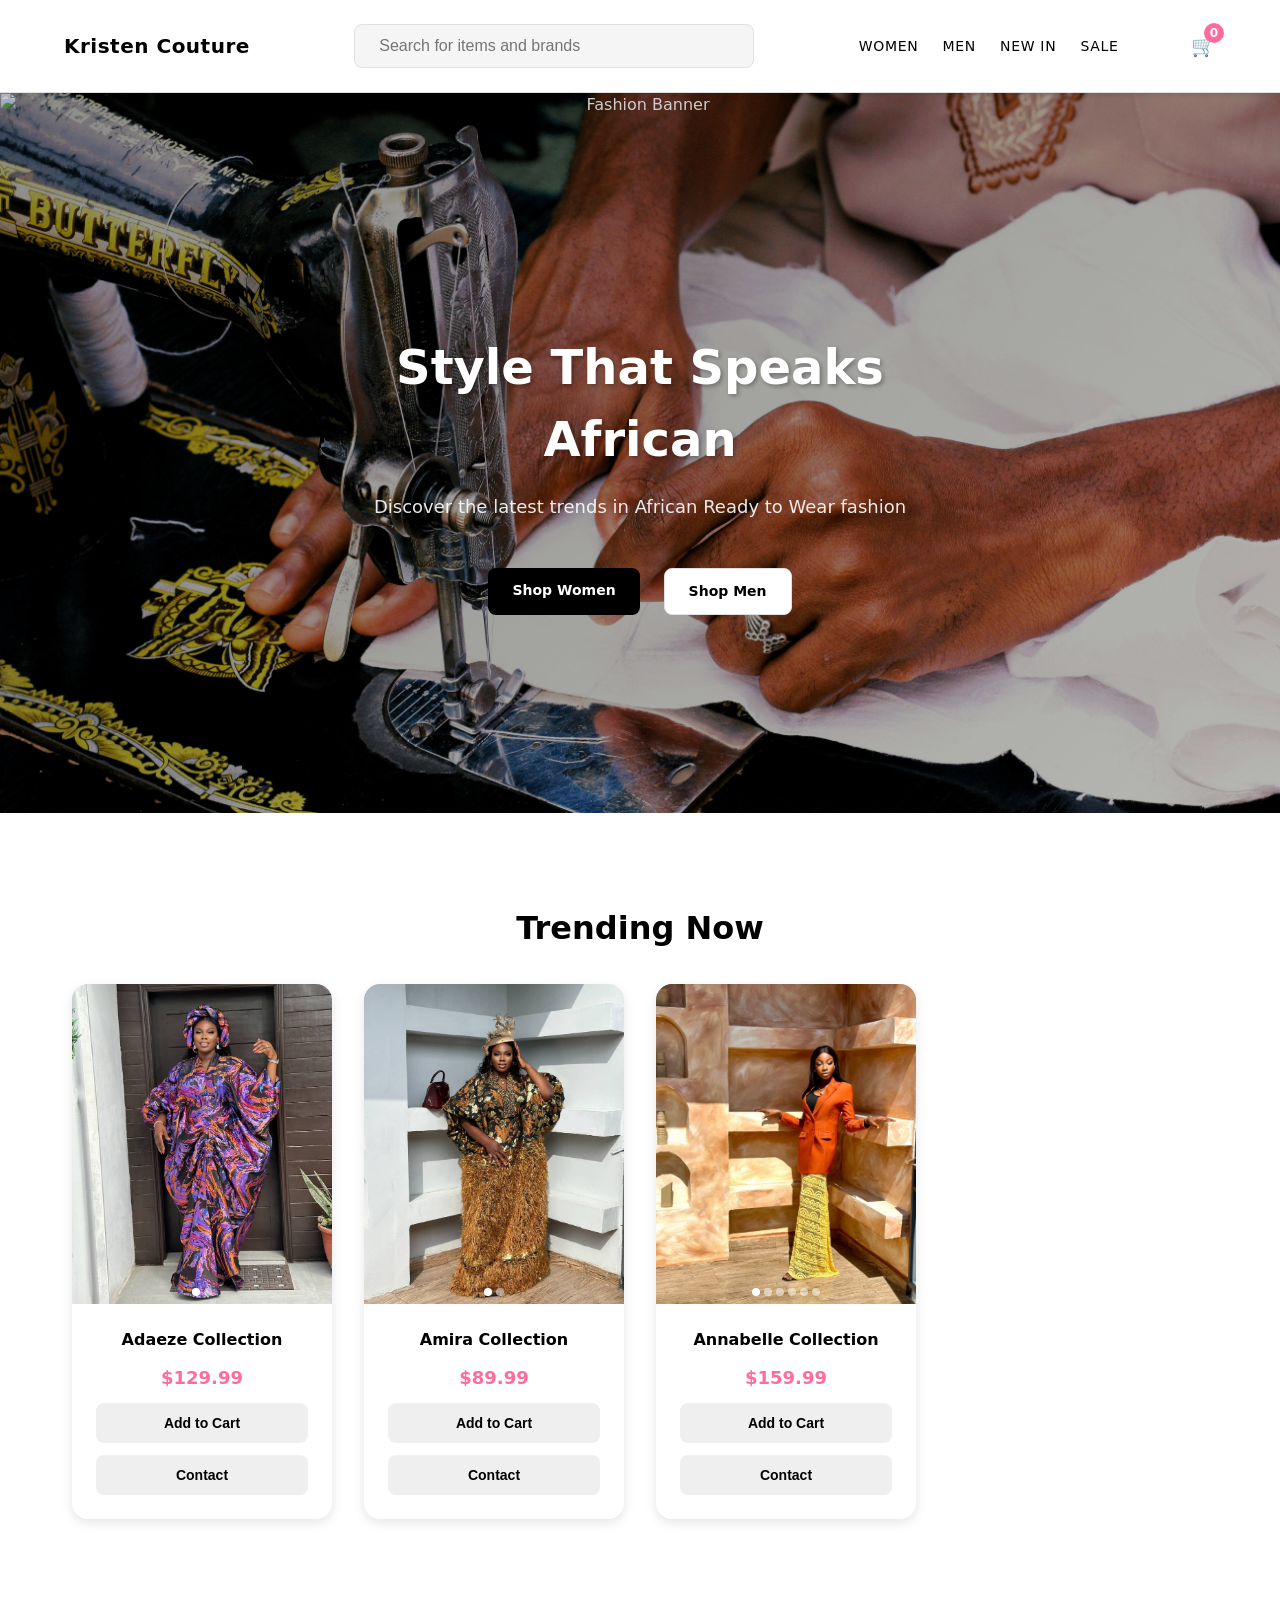
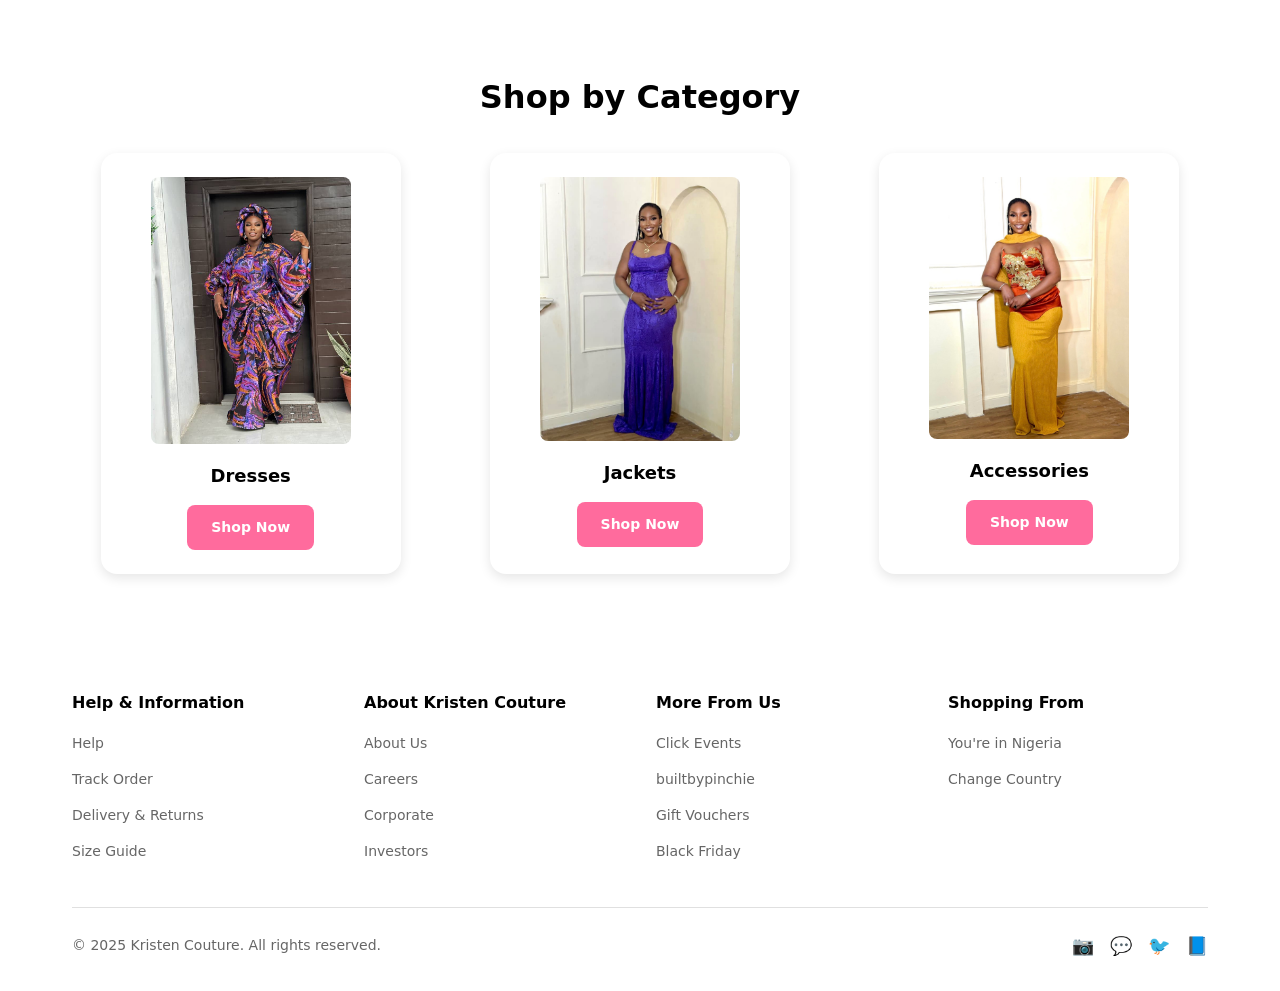
==== index.html @ 80ba56c6 "Initial project upload" ====
<!DOCTYPE html>
<html lang="en">
<head>
<meta charset="UTF-8" />
<meta name="viewport" content="width=device-width, initial-scale=1.0" />
<title>Kristen Couture</title>
<link rel="stylesheet" href="css/style.css" />
</head>
<body>
<header>
<nav class="navbar">
<div class="navbar-container">
<div class="logo">
<a href="index.html">Kristen Couture</a>
</div>

<div class="search-bar">
<input type="text" class="search-input" placeholder="Search for items and brands" id="search-input">
</div>

<div class="nav-categories">
<a href="store.html">Women</a>
<a href="store.html">Men</a>
<a href="new-collection.html">New In</a>
<a href="store.html">Sale</a>
</div>

<a href="cart.html" class="cart-icon">
<span class="cart-icon-text">🛒</span>
<span id="cart-count" class="cart-count">0</span>
</a>

<button id="nav-toggle" class="nav-toggle" aria-label="Toggle navigation">☰</button>
</div>
</nav>
</header>


<main>
<section class="hero">
<img src="images/banner.jpg" alt="Fashion Banner" class="hero-image">
<div class="hero-content">
<h1>Style That Speaks African</h1>
<p>Discover the latest trends in African Ready to Wear fashion</p>
<div class="hero-buttons">
<a href="store.html" class="btn btn-primary">Shop Women</a>
<a href="store.html" class="btn btn-secondary">Shop Men</a>
</div>
</div>
</section>

<section class="page-section">
<h2>Trending Now</h2>
<div class="products-grid" id="featured-grid"></div>
</section>

<section class="page-section categories-section">
<h2>Shop by Category</h2>
<div class="categories-grid">
<div class="category-card">
<img src="images/adaeze.jpg" alt="Dresses" loading="lazy">
<h3>Dresses</h3>
<a href="store.html" class="btn btn-accent">Shop Now</a>
</div>
<div class="category-card">
<img src="images/Butler (1).jpg" alt="Jackets" loading="lazy">
<h3>Jackets</h3>
<a href="store.html" class="btn btn-accent">Shop Now</a>
</div>
<div class="category-card">
<img src="images/Pearl (1).jpg" alt="Accessories" loading="lazy">
<h3>Accessories</h3>
<a href="store.html" class="btn btn-accent">Shop Now</a>
</div>
</div>
</section>
</main>


<footer>
<div class="footer-inner">
<div class="footer-content">
<div class="footer-section">
<h4>Help & Information</h4>
<ul>
<li><a href="#">Help</a></li>
<li><a href="#">Track Order</a></li>
<li><a href="#">Delivery & Returns</a></li>
<li><a href="#">Size Guide</a></li>
</ul>
</div>
<div class="footer-section">
<h4>About Kristen Couture</h4>
<ul>
<li><a href="about.html">About Us</a></li>
<li><a href="#">Careers</a></li>
<li><a href="#">Corporate</a></li>
<li><a href="#">Investors</a></li>
</ul>
</div>
<div class="footer-section">
<h4>More From Us</h4>
<ul>
<li><a href="#">Click Events</a></li>
<li><a href="#">builtbypinchie</a></li>
<li><a href="#">Gift Vouchers</a></li>
<li><a href="#">Black Friday</a></li>
</ul>
</div>
<div class="footer-section">
<h4>Shopping From</h4>
<ul>
<li><a href="#">You're in Nigeria</a></li>
<li><a href="#">Change Country</a></li>
</ul>
</div>
</div>
<div class="footer-bottom">
<p>© 2025 Kristen Couture. All rights reserved.</p>
<div class="socials">
<a href="#" aria-label="Instagram">📷</a>
<a href="#" aria-label="WhatsApp">💬</a>
<a href="#" aria-label="Twitter">🐦</a>
<a href="#" aria-label="Facebook">📘</a>
</div>
</div>
</div>
</footer>


<script src="js/products.js"></script>
<script src="js/main.js"></script>
</body>
</html>
---- css/style.css ----
/* CSS Custom Properties (Variables) - ASOS-Inspired Palette */
:root {
  --primary-color: #000000; /* Black for high contrast */
  --secondary-color: #FFFFFF; /* White backgrounds */
  --accent-pink: #FF6B9D; /* Trendy pink accent */
  --accent-teal: #4ECDC4; /* Fresh teal */
  --accent-yellow: #FFD93D; /* Energetic yellow */
  --text-color: #000000;
  --text-light: #666666;
  --background-color: #FFFFFF;
  --background-light: #F5F5F5;
  --border-color: #E0E0E0;
  --shadow-color: rgba(0, 0, 0, 0.1);
  --shadow-hover: rgba(0, 0, 0, 0.15);
  --font-family: 'Inter', system-ui, -apple-system, 'Segoe UI', Roboto, sans-serif;
  --font-family-heading: 'Inter', sans-serif;
  --font-size-xs: 0.75rem;
  --font-size-sm: 0.875rem;
  --font-size-base: 1rem;
  --font-size-lg: 1.125rem;
  --font-size-xl: 1.25rem;
  --font-size-2xl: 1.5rem;
  --font-size-3xl: 2rem;
  --font-size-4xl: 3rem;
  --line-height: 1.5;
  --spacing-xs: 0.5rem;
  --spacing-sm: 0.75rem;
  --spacing-md: 1rem;
  --spacing-lg: 1.5rem;
  --spacing-xl: 2rem;
  --spacing-2xl: 3rem;
  --spacing-3xl: 4rem;
  --border-radius-sm: 0.25rem;
  --border-radius-md: 0.5rem;
  --border-radius-lg: 1rem;
  --max-width: 1200px;
  --container-padding: var(--spacing-lg);
}

/* Categories Grid */
.categories-grid {
  display: grid;
  grid-template-columns: repeat(auto-fit, minmax(250px, 1fr));
  gap: var(--spacing-xl);
  justify-items: center;
}

.category-card {
  text-align: center;
  padding: var(--spacing-lg);
  border-radius: var(--border-radius-lg);
  box-shadow: 0 4px 12px var(--shadow-color);
  transition: transform 0.3s ease, box-shadow 0.3s ease;
  background-color: var(--secondary-color);
  max-width: 300px;
  width: 100%;
}

.category-card img {
  margin: 0 auto var(--spacing-md);
  width: 100%;
  height: auto;
  max-width: 200px;
  border-radius: var(--border-radius-md);
  object-fit: cover;
}

.category-card h3 {
  font-size: var(--font-size-lg);
  font-weight: 600;
  margin-bottom: var(--spacing-md);
  color: var(--text-color);
}

.category-card:hover {
  transform: translateY(-4px);
  box-shadow: 0 8px 24px var(--shadow-hover);
}

/* Base Reset and Typography */
*,
*::before,
*::after {
  box-sizing: border-box;
}

html {
  font-size: 16px; /* Base font size for rem calculations */
}

body {
  margin: 0;
  padding: 0;
  height: 100%;
  font-family: var(--font-family);
  background-color: var(--background-color);
  color: var(--text-color);
  line-height: var(--line-height);
  font-size: var(--font-size-base);
}

img {
  max-width: 100%;
  display: block;
}

/* Utility Classes */
.visually-hidden {
  position: absolute;
  width: 1px;
  height: 1px;
  padding: 0;
  margin: -1px;
  overflow: hidden;
  clip: rect(0, 0, 0, 0);
  white-space: nowrap;
  border: 0;
}

/* Sticky Navbar */
.navbar {
  position: sticky;
  top: 0;
  z-index: 1000;
  background-color: var(--secondary-color);
  border-bottom: 1px solid var(--border-color);
  box-shadow: 0 2px 4px var(--shadow-color);
}

.navbar-container {
  max-width: var(--max-width);
  width: 100%;
  margin: 0 auto;
  display: flex;
  align-items: center;
  justify-content: space-between;
  padding: var(--spacing-lg) var(--container-padding);
}

.logo a {
  font-weight: 700;
  font-size: var(--font-size-xl);
  letter-spacing: 0.025em;
  color: var(--primary-color);
  text-decoration: none;
}

.search-bar {
  flex: 1;
  max-width: 400px;
  margin: 0 var(--spacing-xl);
  position: relative;
}

.search-input {
  width: 100%;
  padding: var(--spacing-sm) var(--spacing-lg);
  border: 1px solid var(--border-color);
  border-radius: var(--border-radius-md);
  font-size: var(--font-size-base);
  background-color: var(--background-light);
  transition: border-color 0.3s ease, box-shadow 0.3s ease;
}

.search-input:focus {
  outline: none;
  border-color: var(--accent-pink);
  box-shadow: 0 0 0 3px rgba(255, 107, 157, 0.1);
}

.nav-categories {
  display: flex;
  gap: var(--spacing-lg);
  align-items: center;
}

.nav-categories a {
  color: var(--text-color);
  text-decoration: none;
  font-weight: 500;
  font-size: var(--font-size-sm);
  text-transform: uppercase;
  letter-spacing: 0.05em;
  transition: color 0.3s ease;
  position: relative;
}

.nav-categories a:hover,
.nav-categories a:focus,
.nav-categories a.active {
  color: var(--accent-pink);
}

.nav-categories a.active::after {
  content: '';
  position: absolute;
  bottom: -25px;
  left: 50%;
  transform: translateX(-50%);
  width: 100%;
  height: 2px;
  background-color: var(--accent-pink);
}

.nav-toggle {
  display: none;
  background: transparent;
  border: none;
  color: var(--primary-color);
  font-size: var(--font-size-xl);
  cursor: pointer;
}

.cart-icon {
  position: relative;
  color: var(--primary-color);
  text-decoration: none;
  font-size: var(--font-size-xl);
  transition: color 0.3s ease;
  display: flex;
  align-items: center;
  justify-content: center;
}

.cart-icon:hover,
.cart-icon:focus {
  color: var(--accent-pink);
}

.cart-count {
  position: absolute;
  top: -8px;
  right: -8px;
  background-color: var(--accent-pink);
  color: var(--secondary-color);
  border-radius: 50%;
  width: 20px;
  height: 20px;
  display: flex;
  align-items: center;
  justify-content: center;
  font-size: var(--font-size-xs);
  font-weight: 700;
}

/* Hero */
.hero {
  height: 80vh;
  display: flex;
  align-items: center;
  justify-content: center;
  background: linear-gradient(135deg, rgba(0,0,0,0.3), rgba(0,0,0,0.1)), url('../images/banner.jpg.jpg') center/cover no-repeat;
  color: var(--secondary-color);
  text-align: center;
  position: relative;
  overflow: hidden;
}

.hero::before {
  content: '';
  position: absolute;
  top: 0;
  left: 0;
  right: 0;
  bottom: 0;
  background: rgba(0,0,0,0.2);
  z-index: 1;
}

.hero-image {
  position: absolute;
  top: 0;
  left: 0;
  width: 100%;
  height: 100%;
  object-fit: cover;
  z-index: 0;
}

.hero-content {
  position: relative;
  z-index: 2;
  max-width: 600px;
}

.hero-content h1 {
  font-size: var(--font-size-4xl);
  font-weight: 800;
  margin-bottom: var(--spacing-md);
  text-shadow: 2px 2px 4px rgba(0,0,0,0.3);
}

.hero-content p {
  font-size: var(--font-size-lg);
  margin-bottom: var(--spacing-2xl);
  opacity: 0.9;
}

.hero-buttons {
  display: flex;
  gap: var(--spacing-lg);
  justify-content: center;
  flex-wrap: wrap;
}

/* Page Sections */
.page-section {
  padding: var(--spacing-3xl) var(--spacing-xl);
  max-width: var(--max-width);
  margin: 0 auto;
  text-align: center;
}

.page-section h2 {
  font-size: var(--font-size-3xl);
  font-weight: 700;
  margin-bottom: var(--spacing-xl);
  color: var(--text-color);
}

.about-grid {
  display: grid;
  grid-template-columns: 1fr 23.75rem; /* 380px */
  gap: var(--spacing-xxl);
  align-items: center;
}

/* Products */
.products-grid {
  display: grid;
  grid-template-columns: repeat(auto-fill, minmax(16rem, 1fr)); /* 256px */
  gap: var(--spacing-xl);
}

.product-card {
  background-color: var(--secondary-color);
  border-radius: var(--border-radius-lg);
  overflow: hidden;
  box-shadow: 0 4px 12px var(--shadow-color);
  display: flex;
  flex-direction: column;
  transition: all 0.3s ease;
  cursor: pointer;
}

.product-card:hover {
  transform: translateY(-4px);
  box-shadow: 0 8px 24px var(--shadow-hover);
}

.product-media {
  width: 100%;
  height: 20rem; /* 320px */
  background-color: var(--background-light);
  display: flex;
  align-items: center;
  justify-content: center;
  position: relative;
  overflow: hidden;
}

/* Image Slideshow Styles */
.image-slideshow {
  position: relative;
  width: 100%;
  height: 100%;
}

.image-slideshow img {
  position: absolute;
  top: 0;
  left: 0;
  width: 100%;
  height: 100%;
  object-fit: cover;
  opacity: 0;
  transition: opacity 0.3s ease;
}

.image-slideshow img.active {
  opacity: 1;
}

.slide-btn {
  position: absolute;
  top: 50%;
  transform: translateY(-50%);
  background: rgba(255, 255, 255, 0.8);
  border: none;
  width: 2rem;
  height: 2rem;
  border-radius: 50%;
  display: flex;
  align-items: center;
  justify-content: center;
  cursor: pointer;
  font-size: 1rem;
  font-weight: bold;
  color: var(--primary-color);
  transition: all 0.3s ease;
  z-index: 2;
  opacity: 0;
}

.product-card:hover .slide-btn {
  opacity: 1;
}

.slide-btn:hover {
  background: rgba(255, 255, 255, 1);
  transform: translateY(-50%) scale(1.1);
}

.prev-btn {
  left: 0.5rem;
}

.next-btn {
  right: 0.5rem;
}

.slide-indicators {
  position: absolute;
  bottom: 0.5rem;
  left: 50%;
  transform: translateX(-50%);
  display: flex;
  gap: 0.25rem;
  z-index: 2;
}

.indicator {
  width: 0.5rem;
  height: 0.5rem;
  border-radius: 50%;
  background: rgba(255, 255, 255, 0.5);
  cursor: pointer;
  transition: background 0.3s ease;
}

.indicator.active {
  background: rgba(255, 255, 255, 1);
}

.indicator:hover {
  background: rgba(255, 255, 255, 0.8);
}

.product-media img {
  width: 100%;
  height: 100%;
  object-fit: cover;
  transition: transform 0.3s ease;
}

.product-card:hover .product-media img {
  transform: scale(1.05);
}

.product-info {
  padding: var(--spacing-lg);
  display: flex;
  flex-direction: column;
  gap: var(--spacing-sm);
}

.product-title {
  font-weight: 600;
  font-size: var(--font-size-base);
  color: var(--text-color);
  margin: 0;
}

.product-price {
  color: var(--accent-pink);
  font-weight: 700;
  font-size: var(--font-size-lg);
  margin: 0;
}

.product-actions {
  margin-top: auto;
  display: flex;
  flex-direction: column;
  gap: var(--spacing-sm);
  opacity: 1;
  transform: translateY(0);
  transition: all 0.3s ease;
}

.btn {
  padding: var(--spacing-sm) var(--spacing-lg);
  border-radius: var(--border-radius-md);
  border: none;
  font-weight: 600;
  font-size: var(--font-size-sm);
  text-align: center;
  display: inline-block;
  cursor: pointer;
  transition: all 0.3s ease;
  text-decoration: none;
}

.btn-primary {
  background-color: var(--primary-color);
  color: var(--secondary-color);
}

.btn-primary:hover,
.btn-primary:focus {
  background-color: var(--text-light);
  transform: translateY(-1px);
}

.btn-secondary {
  background-color: var(--secondary-color);
  color: var(--primary-color);
  border: 1px solid var(--border-color);
}

.btn-secondary:hover,
.btn-secondary:focus {
  background-color: var(--background-light);
  transform: translateY(-1px);
}

.btn-accent {
  background-color: var(--accent-pink);
  color: var(--secondary-color);
}

.btn-accent:hover,
.btn-accent:focus {
  background-color: #e55a8a;
  transform: translateY(-1px);
}

/* Cart */
#cart-items {
  margin-top: var(--spacing-xl);
}

.cart-line {
  display: flex;
  gap: var(--spacing-sm);
  align-items: center;
  padding: var(--spacing-sm) 0;
  border-bottom: 1px solid var(--border-color);
}

/* Footer */
.footer-inner {
  padding: var(--spacing-xl);
  max-width: var(--max-width);
  margin: 0 auto;
}

.footer-content {
  display: grid;
  grid-template-columns: repeat(auto-fit, minmax(200px, 1fr));
  gap: var(--spacing-xl);
  margin-bottom: var(--spacing-xl);
}

.footer-section h4 {
  font-size: var(--font-size-base);
  font-weight: 700;
  margin-bottom: var(--spacing-md);
  color: var(--text-color);
}

.footer-section ul {
  list-style: none;
  padding: 0;
  margin: 0;
}

.footer-section li {
  margin-bottom: var(--spacing-sm);
}

.footer-section a {
  color: var(--text-light);
  text-decoration: none;
  font-size: var(--font-size-sm);
  transition: color 0.3s ease;
}

.footer-section a:hover {
  color: var(--accent-pink);
}

.footer-bottom {
  display: flex;
  justify-content: space-between;
  align-items: center;
  padding-top: var(--spacing-lg);
  border-top: 1px solid var(--border-color);
}

.footer-bottom p {
  color: var(--text-light);
  font-size: var(--font-size-sm);
  margin: 0;
}

.socials {
  display: flex;
  gap: var(--spacing-md);
}

.socials a {
  color: var(--text-light);
  text-decoration: none;
  font-size: var(--font-size-lg);
  transition: color 0.3s ease;
}

.socials a:hover {
  color: var(--accent-pink);
}

/* Filters and Sort */
.filters-sort {
  display: flex;
  justify-content: space-between;
  align-items: center;
  padding: var(--spacing-lg) 0;
  border-bottom: 1px solid var(--border-color);
  margin-bottom: var(--spacing-xl);
}

.filter-group {
  display: flex;
  gap: var(--spacing-lg);
  align-items: center;
}

.filter-select {
  padding: var(--spacing-sm) var(--spacing-md);
  border: 1px solid var(--border-color);
  border-radius: var(--border-radius-md);
  background-color: var(--secondary-color);
  font-size: var(--font-size-sm);
  cursor: pointer;
}

.sort-select {
  padding: var(--spacing-sm) var(--spacing-md);
  border: 1px solid var(--border-color);
  border-radius: var(--border-radius-md);
  background-color: var(--secondary-color);
  font-size: var(--font-size-sm);
  cursor: pointer;
}

/* Product Detail Page */
.product-detail {
  display: grid;
  grid-template-columns: 1fr 1fr;
  gap: var(--spacing-3xl);
  align-items: start;
}

.product-gallery {
  position: sticky;
  top: 100px;
}

.product-images {
  display: grid;
  grid-template-columns: 80px 1fr;
  gap: var(--spacing-md);
}

.product-thumbnails {
  display: flex;
  flex-direction: column;
  gap: var(--spacing-sm);
}

.product-thumbnail {
  width: 80px;
  height: 80px;
  border-radius: var(--border-radius-md);
  overflow: hidden;
  cursor: pointer;
  border: 2px solid transparent;
  transition: border-color 0.3s ease;
}

.product-thumbnail:hover,
.product-thumbnail.active {
  border-color: var(--accent-pink);
}

.product-main-image {
  width: 100%;
  height: 500px;
  border-radius: var(--border-radius-lg);
  overflow: hidden;
  background-color: var(--background-light);
}

.product-main-image img {
  width: 100%;
  height: 100%;
  object-fit: cover;
}

.product-info-detail {
  padding: var(--spacing-xl);
}

.product-title-detail {
  font-size: var(--font-size-3xl);
  font-weight: 700;
  margin-bottom: var(--spacing-md);
}

.product-price-detail {
  font-size: var(--font-size-2xl);
  color: var(--accent-pink);
  font-weight: 700;
  margin-bottom: var(--spacing-xl);
}

.size-selector {
  margin-bottom: var(--spacing-xl);
}

.size-options {
  display: grid;
  grid-template-columns: repeat(auto-fit, minmax(60px, 1fr));
  gap: var(--spacing-sm);
  margin-top: var(--spacing-md);
}

.size-option {
  padding: var(--spacing-sm);
  border: 1px solid var(--border-color);
  border-radius: var(--border-radius-md);
  text-align: center;
  cursor: pointer;
  transition: all 0.3s ease;
  background-color: var(--secondary-color);
}

.size-option:hover,
.size-option.selected {
  border-color: var(--accent-pink);
  background-color: var(--accent-pink);
  color: var(--secondary-color);
}

.quantity-selector {
  display: flex;
  align-items: center;
  gap: var(--spacing-md);
  margin-bottom: var(--spacing-xl);
}

.quantity-btn {
  width: 40px;
  height: 40px;
  border: 1px solid var(--border-color);
  background-color: var(--secondary-color);
  border-radius: var(--border-radius-md);
  cursor: pointer;
  display: flex;
  align-items: center;
  justify-content: center;
  font-size: var(--font-size-lg);
  transition: background-color 0.3s ease;
}

.quantity-btn:hover {
  background-color: var(--background-light);
}

.quantity-input {
  width: 60px;
  padding: var(--spacing-sm);
  border: 1px solid var(--border-color);
  border-radius: var(--border-radius-md);
  text-align: center;
  font-size: var(--font-size-base);
}

.add-to-cart-btn {
  width: 100%;
  padding: var(--spacing-lg);
  background-color: var(--accent-pink);
  color: var(--secondary-color);
  border: none;
  border-radius: var(--border-radius-md);
  font-size: var(--font-size-lg);
  font-weight: 600;
  cursor: pointer;
  transition: background-color 0.3s ease;
}

.add-to-cart-btn:hover {
  background-color: #e55a8a;
}

/* Responsive Design */
@media (max-width: 768px) {
  .navbar {
    padding: var(--spacing-md) var(--spacing-lg);
  }

  .navbar-container {
    flex-wrap: wrap;
    gap: var(--spacing-md);
  }

  .search-bar {
    order: 3;
    width: 100%;
    margin: 0;
    max-width: none;
  }

  .nav-categories {
    order: 2;
    flex-wrap: wrap;
  }

  .logo {
    order: 1;
  }

  .nav-toggle {
    display: block;
    order: 4;
  }

  .hero {
    height: 60vh;
  }

  .hero-content h1 {
    font-size: var(--font-size-3xl);
  }

  .hero-content p {
    font-size: var(--font-size-base);
  }

  .page-section {
    padding: var(--spacing-xl) var(--spacing-lg);
  }

  .about-grid {
    grid-template-columns: 1fr;
    gap: var(--spacing-lg);
  }

  .products-grid {
    grid-template-columns: repeat(auto-fill, minmax(14rem, 1fr));
    gap: var(--spacing-lg);
  }

  .filters-sort {
    flex-direction: column;
    gap: var(--spacing-md);
    align-items: stretch;
  }

  .filter-group {
    justify-content: space-between;
  }

  .product-detail {
    grid-template-columns: 1fr;
    gap: var(--spacing-xl);
  }

  .product-gallery {
    position: static;
  }

  .product-images {
    grid-template-columns: 1fr;
    grid-template-rows: 80px 1fr;
  }

  .product-thumbnails {
    flex-direction: row;
    overflow-x: auto;
    padding-bottom: var(--spacing-sm);
  }

  .product-thumbnail {
    flex-shrink: 0;
  }

  .footer-inner {
    flex-direction: column;
    gap: var(--spacing-md);
    text-align: center;
  }
}

@media (max-width: 480px) {
  .hero-content h1 {
    font-size: var(--font-size-2xl);
  }

  .products-grid {
    grid-template-columns: 1fr;
  }

  .size-options {
    grid-template-columns: repeat(4, 1fr);
  }

  .quantity-selector {
    flex-direction: column;
    align-items: stretch;
  }

  .quantity-input {
    text-align: center;
  }
}
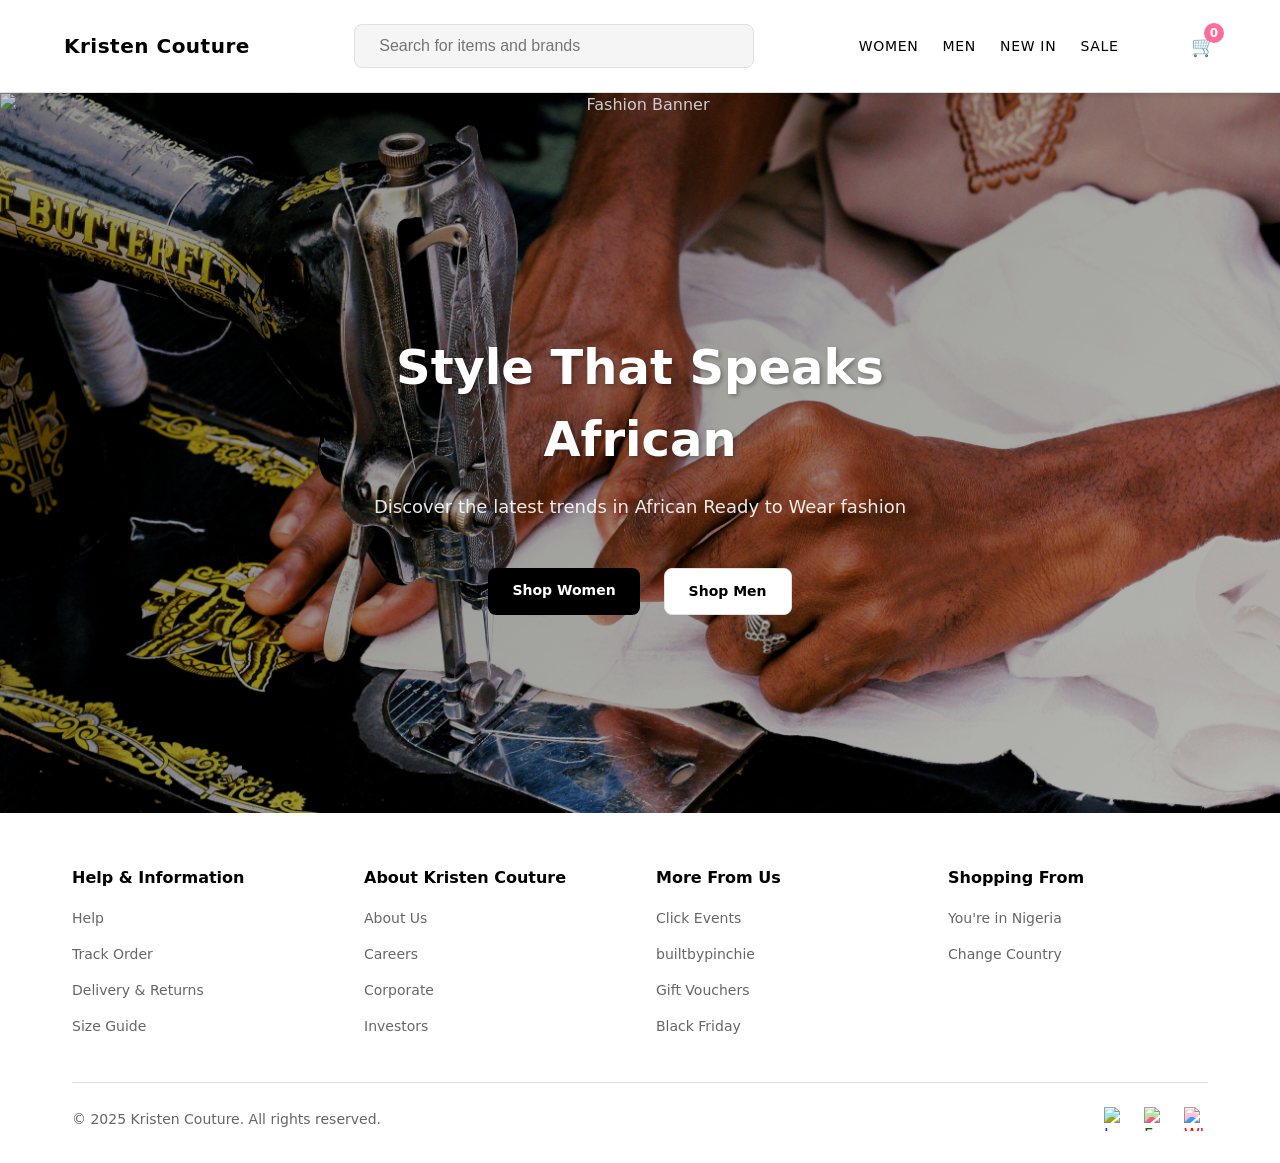
==== commit 4d918537: "Updated the CSS & Product.js" ====
--- a/index.html
+++ b/index.html
@@ -49,31 +49,7 @@
 </div>
 </section>
 
-<section class="page-section">
-<h2>Trending Now</h2>
-<div class="products-grid" id="featured-grid"></div>
-</section>
 
-<section class="page-section categories-section">
-<h2>Shop by Category</h2>
-<div class="categories-grid">
-<div class="category-card">
-<img src="images/adaeze.jpg" alt="Dresses" loading="lazy">
-<h3>Dresses</h3>
-<a href="store.html" class="btn btn-accent">Shop Now</a>
-</div>
-<div class="category-card">
-<img src="images/Butler (1).jpg" alt="Jackets" loading="lazy">
-<h3>Jackets</h3>
-<a href="store.html" class="btn btn-accent">Shop Now</a>
-</div>
-<div class="category-card">
-<img src="images/Pearl (1).jpg" alt="Accessories" loading="lazy">
-<h3>Accessories</h3>
-<a href="store.html" class="btn btn-accent">Shop Now</a>
-</div>
-</div>
-</section>
 </main>
 
 
@@ -118,10 +94,9 @@
 <div class="footer-bottom">
 <p>© 2025 Kristen Couture. All rights reserved.</p>
 <div class="socials">
-<a href="#" aria-label="Instagram">📷</a>
-<a href="#" aria-label="WhatsApp">💬</a>
-<a href="#" aria-label="Twitter">🐦</a>
-<a href="#" aria-label="Facebook">📘</a>
+<a href="https://www.instagram.com/kristen_rtw_couture/" aria-label="Instagram"><img src="https://cdn.jsdelivr.net/npm/simple-icons@v10/icons/instagram.svg" alt="Instagram"></a>
+<a href="https://www.facebook.com/kristenandcocouture" aria-label="Facebook"><img src="https://cdn.jsdelivr.net/npm/simple-icons@v10/icons/facebook.svg" alt="Facebook"></a>
+<a href="https://wa.me/2349064124095" aria-label="WhatsApp"><img src="https://cdn.jsdelivr.net/npm/simple-icons@v10/icons/whatsapp.svg" alt="WhatsApp"></a>
 </div>
 </div>
 </div>
--- a/css/style.css
+++ b/css/style.css
@@ -610,14 +610,30 @@
 }
 
 .socials a {
-  color: var(--text-light);
   text-decoration: none;
-  font-size: var(--font-size-lg);
-  transition: color 0.3s ease;
+  transition: opacity 0.3s ease;
 }
 
 .socials a:hover {
-  color: var(--accent-pink);
+  transform: scale(1.1);
+  opacity: 0.8;
+}
+
+.socials img {
+  width: 24px;
+  height: 24px;
+}
+
+.socials a[aria-label="Instagram"] img {
+  filter: hue-rotate(320deg) saturate(2);
+}
+
+.socials a[aria-label="Facebook"] img {
+  filter: hue-rotate(240deg) saturate(2);
+}
+
+.socials a[aria-label="WhatsApp"] img {
+  filter: hue-rotate(120deg) saturate(2);
 }
 
 /* Filters and Sort */
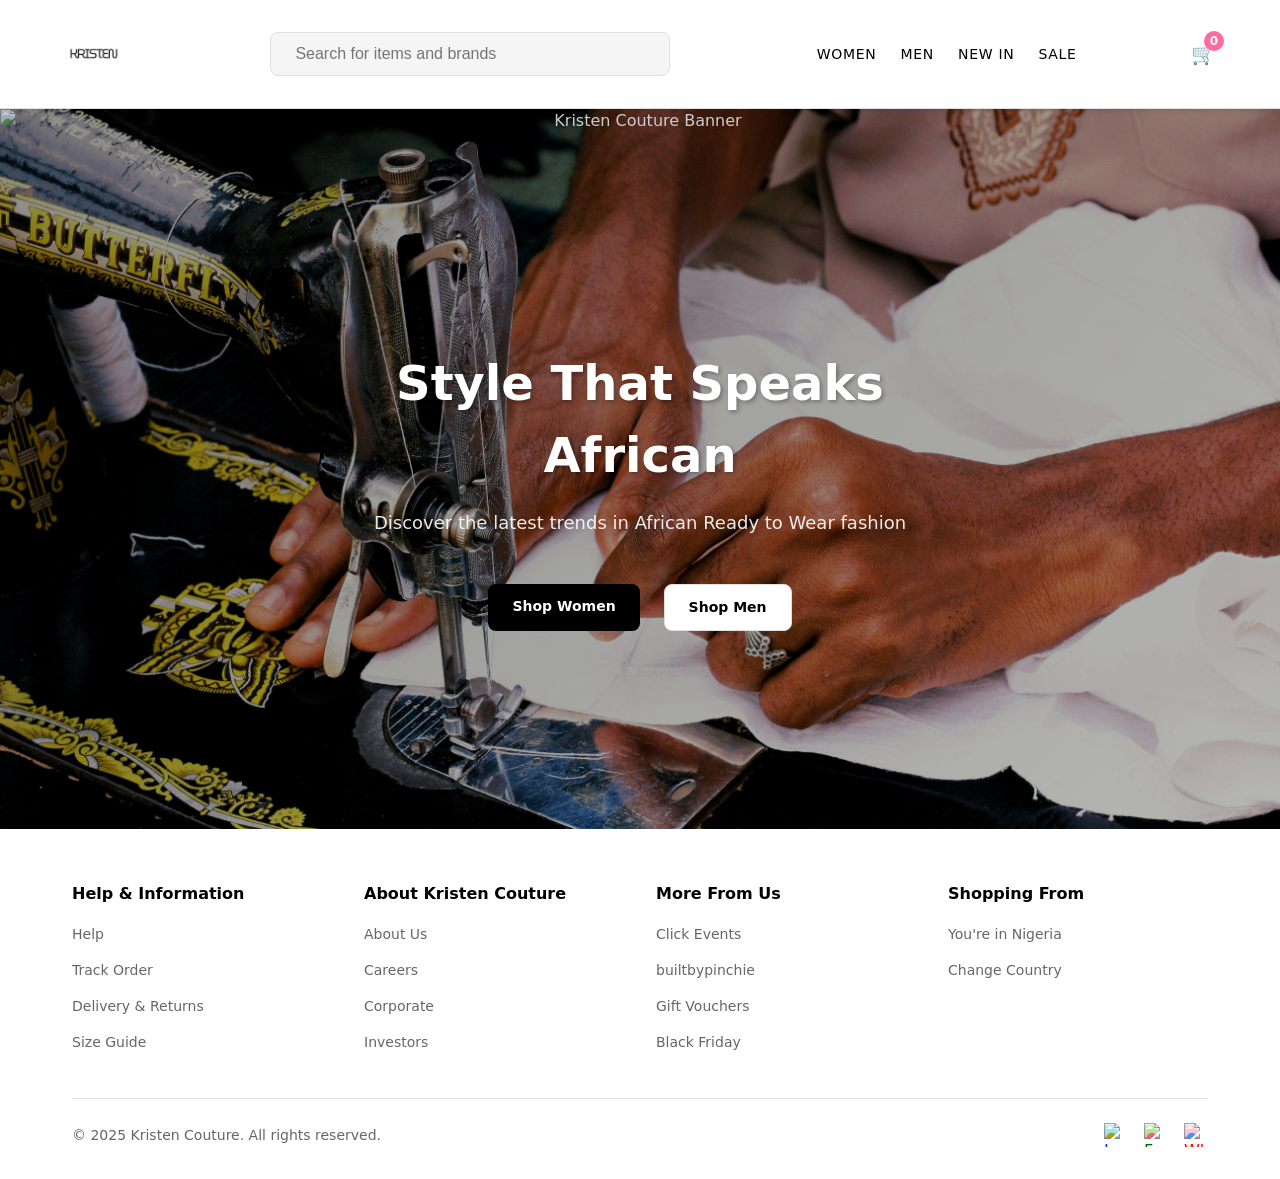
==== commit 0d420675: "Place" ====
--- a/index.html
+++ b/index.html
@@ -11,7 +11,7 @@
 <nav class="navbar">
 <div class="navbar-container">
 <div class="logo">
-<a href="index.html">Kristen Couture</a>
+<a href="index.html"><img src="images/Favicon/android-chrome-512x512.png" alt="Kristen Couture Logo"></a>
 </div>
 
 <div class="search-bar">
@@ -38,7 +38,7 @@
 
 <main>
 <section class="hero">
-<img src="images/banner.jpg" alt="Fashion Banner" class="hero-image">
+<img src="images/banner.jpg" alt="Kristen Couture Banner" class="hero-image">
 <div class="hero-content">
 <h1>Style That Speaks African</h1>
 <p>Discover the latest trends in African Ready to Wear fashion</p>
--- a/css/style.css
+++ b/css/style.css
@@ -75,6 +75,7 @@
 .category-card:hover {
   transform: translateY(-4px);
   box-shadow: 0 8px 24px var(--shadow-hover);
+  background-color: lightgoldenrodyellow;
 }
 
 /* Base Reset and Typography */
@@ -145,6 +146,13 @@
   text-decoration: none;
 }
 
+.logo img {
+  height: 60px;
+  width: auto;
+  max-width: 100%;
+  object-fit: contain;
+}
+
 .search-bar {
   flex: 1;
   max-width: 400px;
@@ -508,7 +516,7 @@
 
 .btn-primary:hover,
 .btn-primary:focus {
-  background-color: var(--text-light);
+  background-color: lightgoldenrodyellow;
   transform: translateY(-1px);
 }
 
@@ -617,6 +625,7 @@
 .socials a:hover {
   transform: scale(1.1);
   opacity: 0.8;
+  background-color: lightgoldenrodyellow;
 }
 
 .socials img {
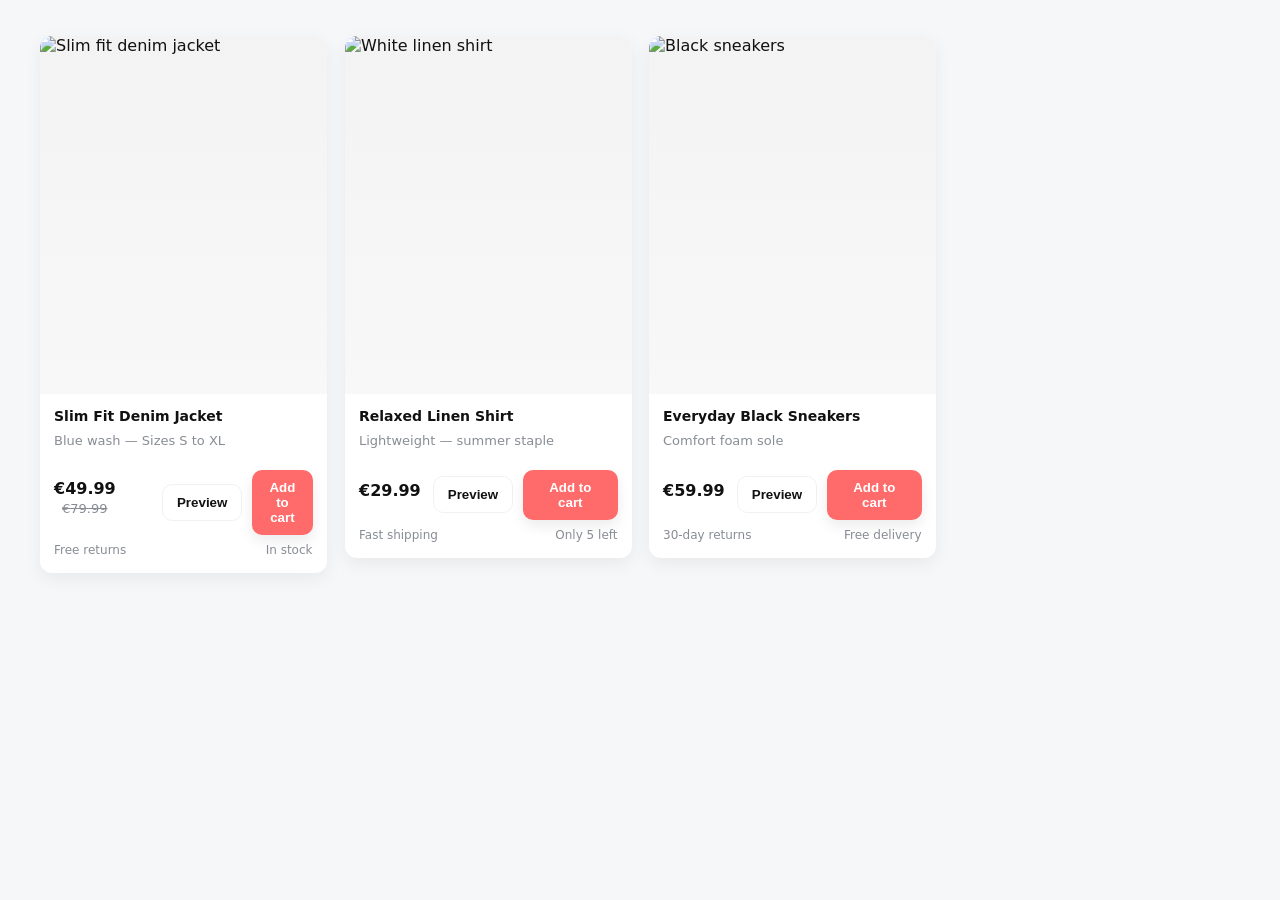
==== commit 50d00dd1: "up" ====
--- a/index.html
+++ b/index.html
@@ -1,109 +1,316 @@
-<!DOCTYPE html>
+<!doctype html>
 <html lang="en">
 <head>
-<meta charset="UTF-8" />
-<meta name="viewport" content="width=device-width, initial-scale=1.0" />
-<title>Kristen Couture</title>
-<link rel="stylesheet" href="css/style.css" />
+<meta charset="utf-8" />
+<meta name="viewport" content="width=device-width,initial-scale=1" />
+<title>Product Grid — ASOS-style Cards</title>
+<style>
+  :root{
+    --bg: #f6f7f9;
+    --card-bg: #ffffff;
+    --muted: #888d94;
+    --accent: #111111;
+    --primary: #ff6b6b; /* change to your brand color */
+    --radius: 12px;
+    --gap: 18px;
+    --shadow: 0 6px 18px rgba(16,20,24,0.06);
+    --transition: 180ms cubic-bezier(.2,.9,.3,1);
+    --card-width: 280px;
+  }
+
+  /* Page styling */
+  body{
+    margin:0;
+    font-family: Inter, ui-sans-serif, system-ui, -apple-system, "Segoe UI", Roboto, "Helvetica Neue", Arial;
+    background:var(--bg);
+    color:var(--accent);
+    -webkit-font-smoothing:antialiased;
+    -moz-osx-font-smoothing:grayscale;
+    padding:36px;
+    display:flex;
+    justify-content:center;
+  }
+
+  /* Grid */
+  .product-grid{
+    width:100%;
+    max-width:1200px;
+    display:grid;
+    gap:var(--gap);
+    grid-template-columns: repeat(auto-fill, minmax(var(--card-width), 1fr));
+    align-items:start;
+  }
+
+  /* Card */
+  .card{
+    background:var(--card-bg);
+    border-radius:var(--radius);
+    box-shadow:var(--shadow);
+    overflow:hidden;
+    display:flex;
+    flex-direction:column;
+    transition:transform var(--transition), box-shadow var(--transition);
+    will-change:transform;
+  }
+  .card:focus-within,
+  .card:hover{
+    transform:translateY(-6px);
+    box-shadow:0 18px 40px rgba(16,20,24,0.12);
+  }
+
+  /* Image area — preserve nice aspect ratio */
+  .media {
+    position:relative;
+    width:100%;
+    overflow:hidden;
+    background:linear-gradient(180deg,#f3f3f3,#f8f8f8);
+  }
+  /* maintain 4:5 product photo ratio (common ecommerce) */
+  .media::before{
+    content:"";
+    display:block;
+    padding-top:125%; /* 4:5 -> 80% ; tweak for desired ratio (125% is tall) */
+  }
+  .media img{
+    position:absolute;
+    top:50%;
+    left:50%;
+    width:100%;
+    height:100%;
+    object-fit:cover;
+    transform:translate(-50%,-50%);
+    display:block;
+  }
+
+  /* Card body */
+  .card-body{
+    padding:14px 14px 16px;
+    display:flex;
+    flex-direction:column;
+    gap:8px;
+  }
+
+  .title{
+    font-size:14px;
+    line-height:1.2;
+    font-weight:600;
+    color:var(--accent);
+    margin:0;
+  }
+  .subtitle{
+    font-size:13px;
+    color:var(--muted);
+    margin:0;
+  }
+
+  /* price row */
+  .price-row{
+    margin-top:6px;
+    display:flex;
+    align-items:center;
+    justify-content:space-between;
+    gap:12px;
+  }
+  .price{
+    font-weight:700;
+    font-size:16px;
+  }
+  .old-price{
+    color:var(--muted);
+    font-size:13px;
+    text-decoration:line-through;
+    margin-left:8px;
+    font-weight:500;
+  }
+
+  /* Add to cart */
+  .actions{
+    margin-top:8px;
+    display:flex;
+    gap:10px;
+    align-items:center;
+  }
+  .btn {
+    -webkit-appearance:none;
+    appearance:none;
+    border:0;
+    padding:10px 14px;
+    border-radius:10px;
+    font-weight:700;
+    cursor:pointer;
+    transition:transform var(--transition), box-shadow var(--transition);
+    display:inline-flex;
+    align-items:center;
+    gap:8px;
+  }
+
+  .btn-primary{
+    background:var(--primary);
+    color:white;
+    box-shadow:0 6px 14px rgba(0,0,0,0.08);
+  }
+  .btn-primary:active{ transform:translateY(1px) scale(.997); }
+  .btn-outline{
+    background:transparent;
+    color:var(--accent);
+    border:1px solid rgba(16,20,24,0.06);
+  }
+
+  /* Small subtle add-to-cart price inside button (optional) */
+  .btn .price-inline{
+    font-weight:700;
+    font-size:13px;
+  }
+
+  /* Accessibility focus styles */
+  .btn:focus{ outline:3px solid rgba(0,0,0,0.06); outline-offset:3px; }
+  .card:focus-within{ outline:3px solid rgba(17,17,17,0.04); outline-offset:3px; }
+
+  /* tiny product meta row */
+  .meta{
+    margin-top:auto; /* push to bottom if card grows */
+    display:flex;
+    align-items:center;
+    justify-content:space-between;
+    font-size:12px;
+    color:var(--muted);
+  }
+
+  /* Responsive tweaks */
+  @media (max-width:560px){
+    body{ padding:18px; }
+    :root{ --card-width: 220px; }
+    .price{ font-size:15px; }
+  }
+</style>
 </head>
 <body>
-<header>
-<nav class="navbar">
-<div class="navbar-container">
-<div class="logo">
-<a href="index.html"><img src="images/Favicon/android-chrome-512x512.png" alt="Kristen Couture Logo"></a>
-</div>
-
-<div class="search-bar">
-<input type="text" class="search-input" placeholder="Search for items and brands" id="search-input">
-</div>
-
-<div class="nav-categories">
-<a href="store.html">Women</a>
-<a href="store.html">Men</a>
-<a href="new-collection.html">New In</a>
-<a href="store.html">Sale</a>
-</div>
-
-<a href="cart.html" class="cart-icon">
-<span class="cart-icon-text">🛒</span>
-<span id="cart-count" class="cart-count">0</span>
-</a>
-
-<button id="nav-toggle" class="nav-toggle" aria-label="Toggle navigation">☰</button>
-</div>
-</nav>
-</header>
-
-
-<main>
-<section class="hero">
-<img src="images/banner.jpg" alt="Kristen Couture Banner" class="hero-image">
-<div class="hero-content">
-<h1>Style That Speaks African</h1>
-<p>Discover the latest trends in African Ready to Wear fashion</p>
-<div class="hero-buttons">
-<a href="store.html" class="btn btn-primary">Shop Women</a>
-<a href="store.html" class="btn btn-secondary">Shop Men</a>
-</div>
-</div>
-</section>
-
-
+
+<main class="product-grid" aria-label="Product list">
+  <!-- PRODUCT CARD 1 -->
+  <article class="card" tabindex="0" aria-labelledby="p1-name">
+    <div class="media" aria-hidden="true">
+      <img src="https://images.pexels.com/photos/1002642/pexels-photo-1002642.jpeg?auto=compress&cs=tinysrgb&dpr=2&h=800&w=600"
+           alt="Slim fit denim jacket" />
+    </div>
+
+    <div class="card-body">
+      <h3 id="p1-name" class="title">Slim Fit Denim Jacket</h3>
+      <p class="subtitle">Blue wash — Sizes S to XL</p>
+
+      <div class="price-row">
+        <div>
+          <span class="price">€49.99</span>
+          <span class="old-price">€79.99</span>
+        </div>
+
+        <div class="actions">
+          <button class="btn btn-outline" aria-label="Quick view Slim Fit Denim Jacket">Preview</button>
+          <button class="btn btn-primary add-to-cart" data-id="p1" aria-label="Add Slim Fit Denim Jacket to cart">
+            Add to cart
+          </button>
+        </div>
+      </div>
+
+      <div class="meta">
+        <span>Free returns</span>
+        <span>In stock</span>
+      </div>
+    </div>
+  </article>
+
+  <!-- PRODUCT CARD 2 -->
+  <article class="card" tabindex="0" aria-labelledby="p2-name">
+    <div class="media" aria-hidden="true">
+      <img src="https://images.pexels.com/photos/2983464/pexels-photo-2983464.jpeg?auto=compress&cs=tinysrgb&dpr=2&h=800&w=600"
+           alt="White linen shirt" />
+    </div>
+
+    <div class="card-body">
+      <h3 id="p2-name" class="title">Relaxed Linen Shirt</h3>
+      <p class="subtitle">Lightweight — summer staple</p>
+
+      <div class="price-row">
+        <div>
+          <span class="price">€29.99</span>
+        </div>
+
+        <div class="actions">
+          <button class="btn btn-outline" aria-label="Quick view Relaxed Linen Shirt">Preview</button>
+          <button class="btn btn-primary add-to-cart" data-id="p2" aria-label="Add Relaxed Linen Shirt to cart">
+            Add to cart
+          </button>
+        </div>
+      </div>
+
+      <div class="meta">
+        <span>Fast shipping</span>
+        <span>Only 5 left</span>
+      </div>
+    </div>
+  </article>
+
+  <!-- PRODUCT CARD 3 -->
+  <article class="card" tabindex="0" aria-labelledby="p3-name">
+    <div class="media" aria-hidden="true">
+      <img src="https://images.pexels.com/photos/2983466/pexels-photo-2983466.jpeg?auto=compress&cs=tinysrgb&dpr=2&h=800&w=600"
+           alt="Black sneakers" />
+    </div>
+
+    <div class="card-body">
+      <h3 id="p3-name" class="title">Everyday Black Sneakers</h3>
+      <p class="subtitle">Comfort foam sole</p>
+
+      <div class="price-row">
+        <div>
+          <span class="price">€59.99</span>
+        </div>
+
+        <div class="actions">
+          <button class="btn btn-outline" aria-label="Quick view Everyday Black Sneakers">Preview</button>
+          <button class="btn btn-primary add-to-cart" data-id="p3" aria-label="Add Everyday Black Sneakers to cart">
+            Add to cart
+          </button>
+        </div>
+      </div>
+
+      <div class="meta">
+        <span>30-day returns</span>
+        <span>Free delivery</span>
+      </div>
+    </div>
+  </article>
+
+  <!-- Add more cards as needed -->
 </main>
 
-
-<footer>
-<div class="footer-inner">
-<div class="footer-content">
-<div class="footer-section">
-<h4>Help & Information</h4>
-<ul>
-<li><a href="#">Help</a></li>
-<li><a href="#">Track Order</a></li>
-<li><a href="#">Delivery & Returns</a></li>
-<li><a href="#">Size Guide</a></li>
-</ul>
-</div>
-<div class="footer-section">
-<h4>About Kristen Couture</h4>
-<ul>
-<li><a href="about.html">About Us</a></li>
-<li><a href="#">Careers</a></li>
-<li><a href="#">Corporate</a></li>
-<li><a href="#">Investors</a></li>
-</ul>
-</div>
-<div class="footer-section">
-<h4>More From Us</h4>
-<ul>
-<li><a href="#">Click Events</a></li>
-<li><a href="#">builtbypinchie</a></li>
-<li><a href="#">Gift Vouchers</a></li>
-<li><a href="#">Black Friday</a></li>
-</ul>
-</div>
-<div class="footer-section">
-<h4>Shopping From</h4>
-<ul>
-<li><a href="#">You're in Nigeria</a></li>
-<li><a href="#">Change Country</a></li>
-</ul>
-</div>
-</div>
-<div class="footer-bottom">
-<p>© 2025 Kristen Couture. All rights reserved.</p>
-<div class="socials">
-<a href="https://www.instagram.com/kristen_rtw_couture/" aria-label="Instagram"><img src="https://cdn.jsdelivr.net/npm/simple-icons@v10/icons/instagram.svg" alt="Instagram"></a>
-<a href="https://www.facebook.com/kristenandcocouture" aria-label="Facebook"><img src="https://cdn.jsdelivr.net/npm/simple-icons@v10/icons/facebook.svg" alt="Facebook"></a>
-<a href="https://wa.me/2349064124095" aria-label="WhatsApp"><img src="https://cdn.jsdelivr.net/npm/simple-icons@v10/icons/whatsapp.svg" alt="WhatsApp"></a>
-</div>
-</div>
-</div>
-</footer>
-
-
-<script src="js/products.js"></script>
-<script src="js/main.js"></script>
+<script>
+  // Minimal Add-to-Cart simulation (no backend). Replace with fetch/ajax for real store.
+  document.addEventListener('click', (e) => {
+    const btn = e.target.closest('.add-to-cart');
+    if (!btn) return;
+    const id = btn.dataset.id || 'unknown';
+    btn.disabled = true;
+    const orig = btn.innerHTML;
+    btn.innerHTML = 'Adding...';
+    setTimeout(() => {
+      btn.innerHTML = 'Added ✓';
+      btn.style.pointerEvents = 'none';
+      btn.style.opacity = '.95';
+      // Here: call your analytics or update mini cart UI
+      console.log('Added to cart:', id);
+    }, 700);
+  });
+
+  // keyboard activation for card (Enter to open/preview)
+  document.querySelectorAll('.card').forEach(card => {
+    card.addEventListener('keydown', (ev) => {
+      if (ev.key === 'Enter') {
+        const firstBtn = card.querySelector('.btn-primary, .btn');
+        if (firstBtn) firstBtn.focus();
+      }
+    });
+  });
+</script>
 </body>
 </html>
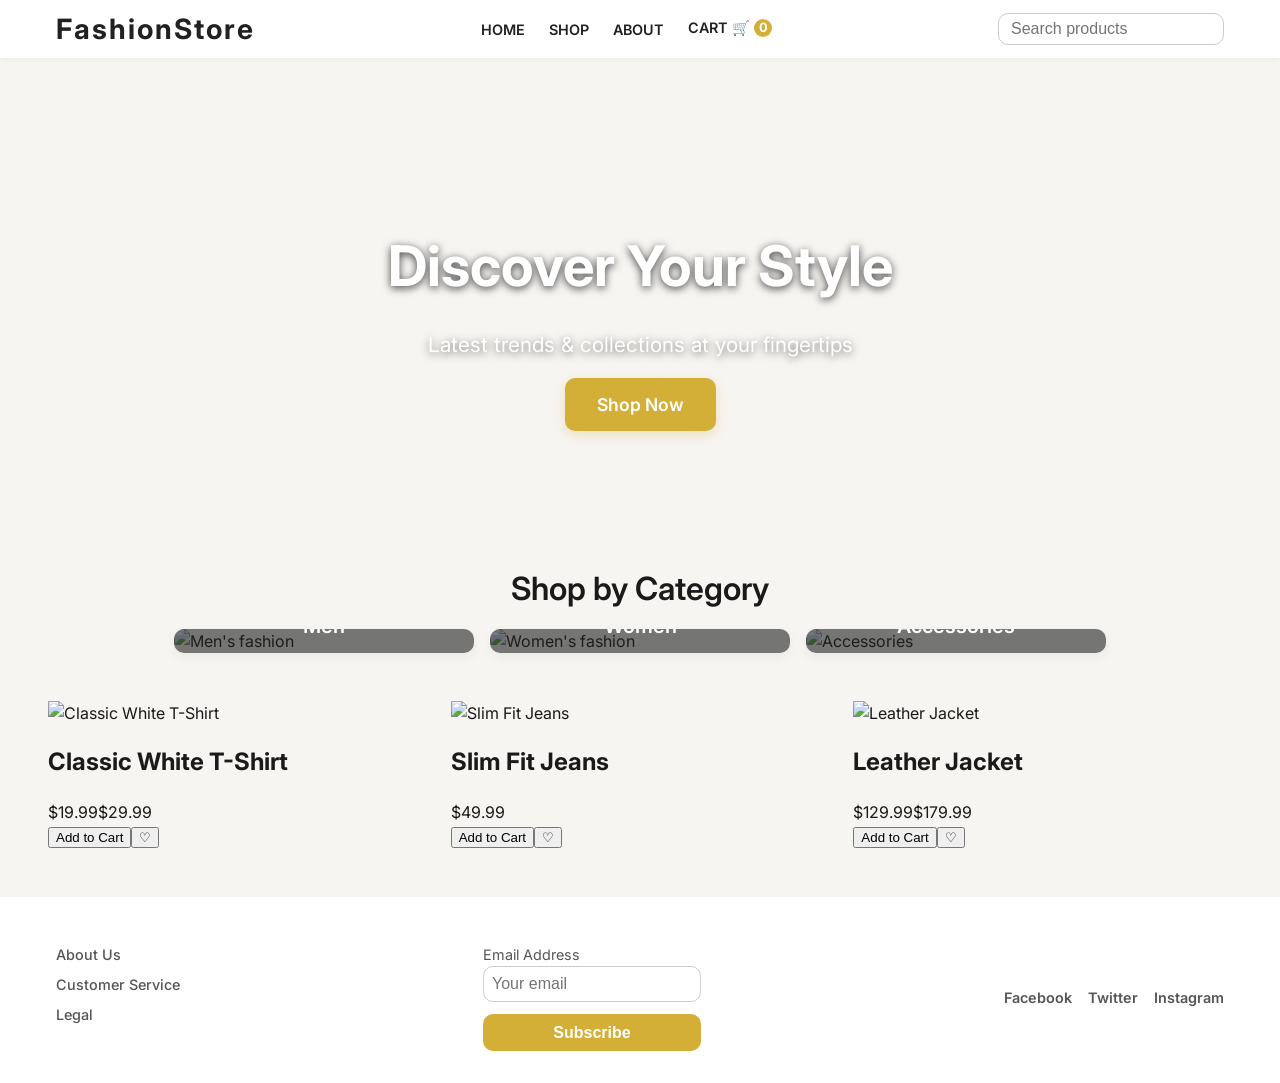
==== commit 3d6eec8b: "pinchie" ====
--- a/index.html
+++ b/index.html
@@ -1,316 +1,91 @@
-<!doctype html>
+<!DOCTYPE html>
 <html lang="en">
 <head>
-<meta charset="utf-8" />
-<meta name="viewport" content="width=device-width,initial-scale=1" />
-<title>Product Grid — ASOS-style Cards</title>
-<style>
-  :root{
-    --bg: #f6f7f9;
-    --card-bg: #ffffff;
-    --muted: #888d94;
-    --accent: #111111;
-    --primary: #ff6b6b; /* change to your brand color */
-    --radius: 12px;
-    --gap: 18px;
-    --shadow: 0 6px 18px rgba(16,20,24,0.06);
-    --transition: 180ms cubic-bezier(.2,.9,.3,1);
-    --card-width: 280px;
-  }
-
-  /* Page styling */
-  body{
-    margin:0;
-    font-family: Inter, ui-sans-serif, system-ui, -apple-system, "Segoe UI", Roboto, "Helvetica Neue", Arial;
-    background:var(--bg);
-    color:var(--accent);
-    -webkit-font-smoothing:antialiased;
-    -moz-osx-font-smoothing:grayscale;
-    padding:36px;
-    display:flex;
-    justify-content:center;
-  }
-
-  /* Grid */
-  .product-grid{
-    width:100%;
-    max-width:1200px;
-    display:grid;
-    gap:var(--gap);
-    grid-template-columns: repeat(auto-fill, minmax(var(--card-width), 1fr));
-    align-items:start;
-  }
-
-  /* Card */
-  .card{
-    background:var(--card-bg);
-    border-radius:var(--radius);
-    box-shadow:var(--shadow);
-    overflow:hidden;
-    display:flex;
-    flex-direction:column;
-    transition:transform var(--transition), box-shadow var(--transition);
-    will-change:transform;
-  }
-  .card:focus-within,
-  .card:hover{
-    transform:translateY(-6px);
-    box-shadow:0 18px 40px rgba(16,20,24,0.12);
-  }
-
-  /* Image area — preserve nice aspect ratio */
-  .media {
-    position:relative;
-    width:100%;
-    overflow:hidden;
-    background:linear-gradient(180deg,#f3f3f3,#f8f8f8);
-  }
-  /* maintain 4:5 product photo ratio (common ecommerce) */
-  .media::before{
-    content:"";
-    display:block;
-    padding-top:125%; /* 4:5 -> 80% ; tweak for desired ratio (125% is tall) */
-  }
-  .media img{
-    position:absolute;
-    top:50%;
-    left:50%;
-    width:100%;
-    height:100%;
-    object-fit:cover;
-    transform:translate(-50%,-50%);
-    display:block;
-  }
-
-  /* Card body */
-  .card-body{
-    padding:14px 14px 16px;
-    display:flex;
-    flex-direction:column;
-    gap:8px;
-  }
-
-  .title{
-    font-size:14px;
-    line-height:1.2;
-    font-weight:600;
-    color:var(--accent);
-    margin:0;
-  }
-  .subtitle{
-    font-size:13px;
-    color:var(--muted);
-    margin:0;
-  }
-
-  /* price row */
-  .price-row{
-    margin-top:6px;
-    display:flex;
-    align-items:center;
-    justify-content:space-between;
-    gap:12px;
-  }
-  .price{
-    font-weight:700;
-    font-size:16px;
-  }
-  .old-price{
-    color:var(--muted);
-    font-size:13px;
-    text-decoration:line-through;
-    margin-left:8px;
-    font-weight:500;
-  }
-
-  /* Add to cart */
-  .actions{
-    margin-top:8px;
-    display:flex;
-    gap:10px;
-    align-items:center;
-  }
-  .btn {
-    -webkit-appearance:none;
-    appearance:none;
-    border:0;
-    padding:10px 14px;
-    border-radius:10px;
-    font-weight:700;
-    cursor:pointer;
-    transition:transform var(--transition), box-shadow var(--transition);
-    display:inline-flex;
-    align-items:center;
-    gap:8px;
-  }
-
-  .btn-primary{
-    background:var(--primary);
-    color:white;
-    box-shadow:0 6px 14px rgba(0,0,0,0.08);
-  }
-  .btn-primary:active{ transform:translateY(1px) scale(.997); }
-  .btn-outline{
-    background:transparent;
-    color:var(--accent);
-    border:1px solid rgba(16,20,24,0.06);
-  }
-
-  /* Small subtle add-to-cart price inside button (optional) */
-  .btn .price-inline{
-    font-weight:700;
-    font-size:13px;
-  }
-
-  /* Accessibility focus styles */
-  .btn:focus{ outline:3px solid rgba(0,0,0,0.06); outline-offset:3px; }
-  .card:focus-within{ outline:3px solid rgba(17,17,17,0.04); outline-offset:3px; }
-
-  /* tiny product meta row */
-  .meta{
-    margin-top:auto; /* push to bottom if card grows */
-    display:flex;
-    align-items:center;
-    justify-content:space-between;
-    font-size:12px;
-    color:var(--muted);
-  }
-
-  /* Responsive tweaks */
-  @media (max-width:560px){
-    body{ padding:18px; }
-    :root{ --card-width: 220px; }
-    .price{ font-size:15px; }
-  }
-</style>
+  <meta charset="UTF-8" />
+  <meta name="viewport" content="width=device-width, initial-scale=1" />
+  <title>FashionStore - Modern Ecommerce</title>
+  <link rel="preconnect" href="https://fonts.googleapis.com">
+  <link rel="preconnect" href="https://fonts.gstatic.com" crossorigin>
+  <link href="https://fonts.googleapis.com/css2?family=Inter:wght@400;600;700&display=swap" rel="stylesheet">
+  <link rel="stylesheet" href="css/style.css" />
 </head>
 <body>
+  <header class="site-header">
+    <div class="container header-inner">
+      <a href="index.html" class="logo" aria-label="FashionStore homepage">FashionStore</a>
 
-<main class="product-grid" aria-label="Product list">
-  <!-- PRODUCT CARD 1 -->
-  <article class="card" tabindex="0" aria-labelledby="p1-name">
-    <div class="media" aria-hidden="true">
-      <img src="https://images.pexels.com/photos/1002642/pexels-photo-1002642.jpeg?auto=compress&cs=tinysrgb&dpr=2&h=800&w=600"
-           alt="Slim fit denim jacket" />
-    </div>
+      <button class="nav-toggle" aria-controls="primary-navigation" aria-expanded="false" aria-label="Toggle menu">
+        <span class="hamburger"></span>
+      </button>
 
-    <div class="card-body">
-      <h3 id="p1-name" class="title">Slim Fit Denim Jacket</h3>
-      <p class="subtitle">Blue wash — Sizes S to XL</p>
+      <nav id="primary-navigation" class="main-nav" role="navigation" aria-label="Primary navigation">
+        <ul>
+          <li><a href="index.html">Home</a></li>
+          <li><a href="store.html">Shop</a></li>
+          <li><a href="about.html">About</a></li>
+          <li><a href="cart.html" class="cart-link" aria-label="View cart">Cart 🛒<span id="cart-count" aria-live="polite" class="cart-count">0</span></a></li>
+        </ul>
+      </nav>
 
-      <div class="price-row">
-        <div>
-          <span class="price">€49.99</span>
-          <span class="old-price">€79.99</span>
-        </div>
-
-        <div class="actions">
-          <button class="btn btn-outline" aria-label="Quick view Slim Fit Denim Jacket">Preview</button>
-          <button class="btn btn-primary add-to-cart" data-id="p1" aria-label="Add Slim Fit Denim Jacket to cart">
-            Add to cart
-          </button>
-        </div>
-      </div>
-
-      <div class="meta">
-        <span>Free returns</span>
-        <span>In stock</span>
+      <div class="search-container">
+        <input type="search" id="search" name="search" placeholder="Search products" aria-label="Search products" autocomplete="off" />
+        <div id="search-suggestions" class="search-suggestions" role="listbox" aria-label="Search suggestions"></div>
       </div>
     </div>
-  </article>
+  </header>
 
-  <!-- PRODUCT CARD 2 -->
-  <article class="card" tabindex="0" aria-labelledby="p2-name">
-    <div class="media" aria-hidden="true">
-      <img src="https://images.pexels.com/photos/2983464/pexels-photo-2983464.jpeg?auto=compress&cs=tinysrgb&dpr=2&h=800&w=600"
-           alt="White linen shirt" />
-    </div>
+  <main>
+    <section class="hero-banner">
+      <div class="container hero-content">
+        <h1>Discover Your Style</h1>
+        <p class="hero-subtitle">Latest trends & collections at your fingertips</p>
+        <a href="store.html" class="btn btn-primary hero-cta">Shop Now</a>
+      </div>
+    </section>
 
-    <div class="card-body">
-      <h3 id="p2-name" class="title">Relaxed Linen Shirt</h3>
-      <p class="subtitle">Lightweight — summer staple</p>
+    <section class="featured-categories container" aria-label="Featured categories">
+      <h2>Shop by Category</h2>
+      <div class="categories-grid">
+        <a href="store.html?category=men" class="category-card" aria-label="Shop men's collection">
+          <img src="images/category-men.jpg" alt="Men's fashion" loading="lazy" />
+          <span>Men</span>
+        </a>
+        <a href="store.html?category=women" class="category-card" aria-label="Shop women's collection">
+          <img src="images/category-women.jpg" alt="Women's fashion" loading="lazy" />
+          <span>Women</span>
+        </a>
+        <a href="store.html?category=accessories" class="category-card" aria-label="Shop accessories">
+          <img src="images/category-accessories.jpg" alt="Accessories" loading="lazy" />
+          <span>Accessories</span>
+        </a>
+      </div>
+    </section>
 
-      <div class="price-row">
-        <div>
-          <span class="price">€29.99</span>
-        </div>
+    <section class="product-grid container" aria-label="Featured products">
+      <!-- Products rendered by JavaScript -->
+    </section>
+  </main>
 
-        <div class="actions">
-          <button class="btn btn-outline" aria-label="Quick view Relaxed Linen Shirt">Preview</button>
-          <button class="btn btn-primary add-to-cart" data-id="p2" aria-label="Add Relaxed Linen Shirt to cart">
-            Add to cart
-          </button>
-        </div>
-      </div>
-
-      <div class="meta">
-        <span>Fast shipping</span>
-        <span>Only 5 left</span>
+  <footer class="site-footer">
+    <div class="container footer-inner">
+      <nav>
+        <a href="about.html">About Us</a>
+        <a href="#">Customer Service</a>
+        <a href="#">Legal</a>
+      </nav>
+      <form id="newsletter" aria-label="Subscribe to newsletter">
+        <label for="email" class="visually-hidden">Email Address</label>
+        <input type="email" id="email" name="email" placeholder="Your email" required />
+        <button type="submit" class="btn btn-secondary">Subscribe</button>
+      </form>
+      <div class="social-icons" aria-label="Social media links">
+        <a href="#" aria-label="Facebook" class="social-link">Facebook</a>
+        <a href="#" aria-label="Twitter" class="social-link">Twitter</a>
+        <a href="#" aria-label="Instagram" class="social-link">Instagram</a>
       </div>
     </div>
-  </article>
+  </footer>
 
-  <!-- PRODUCT CARD 3 -->
-  <article class="card" tabindex="0" aria-labelledby="p3-name">
-    <div class="media" aria-hidden="true">
-      <img src="https://images.pexels.com/photos/2983466/pexels-photo-2983466.jpeg?auto=compress&cs=tinysrgb&dpr=2&h=800&w=600"
-           alt="Black sneakers" />
-    </div>
-
-    <div class="card-body">
-      <h3 id="p3-name" class="title">Everyday Black Sneakers</h3>
-      <p class="subtitle">Comfort foam sole</p>
-
-      <div class="price-row">
-        <div>
-          <span class="price">€59.99</span>
-        </div>
-
-        <div class="actions">
-          <button class="btn btn-outline" aria-label="Quick view Everyday Black Sneakers">Preview</button>
-          <button class="btn btn-primary add-to-cart" data-id="p3" aria-label="Add Everyday Black Sneakers to cart">
-            Add to cart
-          </button>
-        </div>
-      </div>
-
-      <div class="meta">
-        <span>30-day returns</span>
-        <span>Free delivery</span>
-      </div>
-    </div>
-  </article>
-
-  <!-- Add more cards as needed -->
-</main>
-
-<script>
-  // Minimal Add-to-Cart simulation (no backend). Replace with fetch/ajax for real store.
-  document.addEventListener('click', (e) => {
-    const btn = e.target.closest('.add-to-cart');
-    if (!btn) return;
-    const id = btn.dataset.id || 'unknown';
-    btn.disabled = true;
-    const orig = btn.innerHTML;
-    btn.innerHTML = 'Adding...';
-    setTimeout(() => {
-      btn.innerHTML = 'Added ✓';
-      btn.style.pointerEvents = 'none';
-      btn.style.opacity = '.95';
-      // Here: call your analytics or update mini cart UI
-      console.log('Added to cart:', id);
-    }, 700);
-  });
-
-  // keyboard activation for card (Enter to open/preview)
-  document.querySelectorAll('.card').forEach(card => {
-    card.addEventListener('keydown', (ev) => {
-      if (ev.key === 'Enter') {
-        const firstBtn = card.querySelector('.btn-primary, .btn');
-        if (firstBtn) firstBtn.focus();
-      }
-    });
-  });
-</script>
+  <script src="js/app.js" defer></script>
 </body>
 </html>
--- a/css/style.css
+++ b/css/style.css
@@ -0,0 +1,513 @@
+/* CSS Variables */
+:root {
+  --color-bg: #f7f5f2;
+  --color-white: #ffffff;
+  --color-text: #1a1a1a;
+  --color-text-muted: #555555;
+  --color-primary: #212121;
+  --color-primary-hover: #383838;
+  --color-accent: #d4af37;
+  --shadow-light: rgba(0, 0, 0, 0.05);
+  --shadow-hover: rgba(0, 0, 0, 0.10);
+  --radius: 10px;
+  --transition: 0.3s ease;
+  --font-family: 'Inter', sans-serif;
+}
+
+/* Global */
+*,
+*::before,
+*::after {
+  box-sizing: border-box;
+}
+
+body {
+  margin: 0;
+  font-family: var(--font-family);
+  background-color: var(--color-bg);
+  color: var(--color-text);
+  -webkit-font-smoothing: antialiased;
+  -moz-osx-font-smoothing: grayscale;
+  line-height: 1.5;
+}
+
+/* Skip to Content Link */
+.skip-link {
+  position: absolute;
+  left: -999px;
+  top: auto;
+  width: 1px;
+  height: 1px;
+  overflow: hidden;
+}
+.skip-link:focus,
+.skip-link:active {
+  left: 10px;
+  top: 10px;
+  width: auto;
+  height: auto;
+  background: var(--color-primary);
+  color: var(--color-white);
+  padding: 8px 12px;
+  z-index: 1000;
+  border-radius: var(--radius);
+}
+
+/* Container */
+.container {
+  max-width: 1200px;
+  padding: 0 1rem;
+  margin: 0 auto;
+}
+
+/* Header */
+.site-header {
+  background-color: var(--color-white);
+  box-shadow: 0 1px 6px var(--shadow-light);
+  position: sticky;
+  top: 0;
+  z-index: 99;
+  padding: 0.5rem 0;
+  transition: background-color 0.3s ease;
+}
+
+.site-header.scrolled {
+  background-color: var(--color-white);
+  box-shadow: 0 3px 16px var(--shadow-hover);
+}
+
+.header-inner {
+  display: flex;
+  align-items: center;
+  justify-content: space-between;
+}
+
+.logo {
+  font-size: 1.75rem;
+  font-weight: 700;
+  letter-spacing: 2px;
+  color: var(--color-primary);
+  text-decoration: none;
+}
+
+.nav-toggle {
+  display: none;
+  background: none;
+  border: none;
+  cursor: pointer;
+  padding: 0.25rem;
+  position: relative;
+  width: 30px;
+  height: 30px;
+}
+
+.nav-toggle .hamburger,
+.nav-toggle .hamburger::before,
+.nav-toggle .hamburger::after {
+  content: '';
+  position: absolute;
+  width: 100%;
+  height: 3px;
+  background-color: var(--color-primary);
+  border-radius: var(--radius);
+  transition: transform var(--transition) ease, opacity var(--transition) ease;
+}
+
+.nav-toggle .hamburger {
+  top: 50%;
+  transform: translateY(-50%);
+}
+
+.nav-toggle .hamburger::before {
+  top: -9px;
+}
+
+.nav-toggle .hamburger::after {
+  top: 9px;
+}
+
+.nav-toggle[aria-expanded="true"] .hamburger {
+  background-color: transparent;
+}
+
+.nav-toggle[aria-expanded="true"] .hamburger::before {
+  transform: rotate(45deg);
+  top: 0;
+}
+
+.nav-toggle[aria-expanded="true"] .hamburger::after {
+  transform: rotate(-45deg);
+  top: 0;
+}
+
+.main-nav ul {
+  list-style: none;
+  display: flex;
+  gap: 1.5rem;
+  margin: 0;
+  padding: 0;
+}
+
+.main-nav a {
+  color: var(--color-primary);
+  font-weight: 600;
+  text-transform: uppercase;
+  font-size: 0.9rem;
+  text-decoration: none;
+  position: relative;
+}
+
+.main-nav a:hover,
+.main-nav a:focus {
+  color: var(--color-accent);
+  outline: none;
+}
+
+/* Cart link */
+.cart-link {
+  position: relative;
+  font-size: 1.1rem;
+  display: flex;
+  align-items: center;
+  gap: 0.25rem;
+}
+
+.cart-count {
+  background-color: var(--color-accent);
+  color: var(--color-white);
+  font-weight: 700;
+  font-size: 0.8rem;
+  border-radius: 50%;
+  width: 18px;
+  height: 18px;
+  display: inline-flex;
+  justify-content: center;
+  align-items: center;
+}
+
+/* Search */
+.search-container {
+  position: relative;
+  max-width: 250px;
+}
+
+#search {
+  width: 100%;
+  padding: 0.375rem 0.75rem;
+  border-radius: var(--radius);
+  border: 1px solid #ccc;
+  font-size: 1rem;
+  outline-offset: 2px;
+}
+
+#search:focus {
+  border-color: var(--color-accent);
+  box-shadow: 0 0 0 3px rgba(212, 175, 55, 0.3);
+}
+
+.search-suggestions {
+  display: none;
+  position: absolute;
+  top: 110%;
+  left: 0;
+  right: 0;
+  background: var(--color-white);
+  border: 1px solid #ccc;
+  border-radius: var(--radius);
+  max-height: 250px;
+  overflow-y: auto;
+  z-index: 1000;
+}
+
+.search-suggestions.active {
+  display: block;
+}
+
+.search-suggestions div {
+  padding: 0.5rem;
+  cursor: pointer;
+}
+
+.search-suggestions div:hover,
+.search-suggestions div:focus {
+  background-color: var(--color-accent);
+  color: var(--color-white);
+  outline: none;
+}
+
+/* Hero Banner */
+.hero-banner {
+  background-image: url('../images/hero.jpg');
+  background-size: cover;
+  background-position: center;
+  height: 480px;
+  color: var(--color-white);
+  display: flex;
+  justify-content: center;
+  align-items: center;
+  text-align: center;
+  padding: 0 1rem;
+  position: relative;
+}
+
+.hero-content h1 {
+  font-size: 3.5rem;
+  font-weight: 700;
+  margin-bottom: 1rem;
+  text-shadow: 0 2px 8px rgba(0,0,0,0.75);
+}
+
+.hero-subtitle {
+  font-size: 1.3rem;
+  margin-bottom: 2rem;
+  text-shadow: 0 2px 8px rgba(0,0,0,0.6);
+}
+
+.hero-cta {
+  background-color: var(--color-accent);
+  color: var(--color-white);
+  padding: 1rem 2rem;
+  border-radius: var(--radius);
+  font-size: 1.1rem;
+  font-weight: 600;
+  text-decoration: none;
+  box-shadow: 0 4px 12px rgba(212, 175, 55, 0.3);
+  transition: transform var(--transition) ease;
+}
+
+.hero-cta:hover,
+.hero-cta:focus {
+  transform: scale(1.05);
+  box-shadow: 0 6px 18px rgba(212, 175, 55, 0.5);
+  outline: none;
+}
+
+/* Featured Categories */
+.featured-categories h2 {
+  font-size: 2rem;
+  font-weight: 600;
+  margin-bottom: 1rem;
+  text-align: center;
+}
+
+.categories-grid {
+  display: flex;
+  gap: 1rem;
+  justify-content: center;
+  flex-wrap: wrap;
+}
+
+.category-card {
+  position: relative;
+  overflow: hidden;
+  border-radius: var(--radius);
+  flex: 1 1 260px;
+  max-width: 300px;
+  box-shadow: 0 4px 12px var(--shadow-light);
+  cursor: pointer;
+  text-decoration: none;
+  color: var(--color-text);
+  transition: box-shadow var(--transition) ease;
+}
+
+.category-card:hover,
+.category-card:focus {
+  box-shadow: 0 8px 24px var(--shadow-hover);
+  outline: none;
+}
+
+.category-card img {
+  width: 100%;
+  display: block;
+  border-radius: var(--radius);
+  transition: transform var(--transition) ease;
+}
+
+.category-card:hover img,
+.category-card:focus img {
+  transform: scale(1.1);
+}
+
+.category-card span {
+  position: absolute;
+  bottom: 0;
+  left: 0;
+  right: 0;
+  background: rgba(33, 33, 33, 0.6);
+  color: var(--color-white);
+  padding: 0.75rem 1rem;
+  font-weight: 600;
+  font-size: 1.25rem;
+  text-align: center;
+}
+
+/* Product Grid */
+.product-grid {
+  margin-top: 3rem;
+  display: grid;
+  grid-template-columns: repeat(auto-fit, minmax(260px, 1fr));
+  gap: 1.5rem;
+  padding: 0 0.5rem;
+  margin-bottom: 3rem;
+}
+
+/* Scroll fade-in animation */
+.fade-in {
+  opacity: 0;
+  transform: translateY(20px);
+  transition: opacity 0.6s ease, transform 0.6s ease;
+}
+
+.fade-in.visible {
+  opacity: 1;
+  transform: none;
+}
+
+/* Focus outline visible */
+:focus-visible {
+  outline: 3px solid var(--color-accent);
+  outline-offset: 3px;
+}
+
+/* Footer */
+.site-footer {
+  background-color: var(--color-white);
+  padding: 3rem 1rem 2rem;
+  box-shadow: inset 0 1px 0 rgba(0,0,0,0.05);
+}
+
+.footer-inner {
+  max-width: 1200px;
+  margin: 0 auto;
+  display: flex;
+  justify-content: space-between;
+  flex-wrap: wrap;
+  gap: 1.5rem;
+  color: var(--color-text-muted);
+  font-size: 0.9rem;
+}
+
+.site-footer nav a {
+  display: block;
+  margin-bottom: 0.5rem;
+  color: var(--color-text-muted);
+  font-weight: 500;
+  text-decoration: none;
+}
+
+.site-footer nav a:hover,
+.site-footer nav a:focus {
+  color: var(--color-accent);
+  outline: none;
+}
+
+.site-footer form {
+  display: flex;
+  flex-direction: column;
+}
+
+.site-footer input[type="email"] {
+  padding: 0.5rem;
+  margin-bottom: 0.75rem;
+  border: 1px solid #ccc;
+  border-radius: var(--radius);
+  font-size: 1rem;
+  outline-offset: 2px;
+}
+
+.site-footer button {
+  background-color: var(--color-accent);
+  color: var(--color-white);
+  padding: 0.6rem 1.25rem;
+  font-weight: 600;
+  font-size: 1rem;
+  border: none;
+  border-radius: var(--radius);
+  cursor: pointer;
+  transition: background-color var(--transition);
+}
+
+.site-footer button:hover,
+.site-footer button:focus {
+  background-color: #a88522;
+  outline: none;
+}
+
+/* Social Icons */
+.social-icons {
+  display: flex;
+  flex-wrap: nowrap;
+  gap: 1rem;
+  align-items: center;
+}
+
+.social-link {
+  color: var(--color-text-muted);
+  font-weight: 600;
+  text-decoration: none;
+}
+
+.social-link:hover,
+.social-link:focus {
+  color: var(--color-accent);
+  outline: none;
+}
+
+/* Responsive */
+@media (max-width: 1024px) {
+  .header-inner {
+    flex-wrap: wrap;
+    gap: 0.75rem;
+  }
+  .main-nav ul {
+    flex-wrap: wrap;
+    justify-content: center;
+    gap: 1rem;
+  }
+  .search-container {
+    order: 3;
+    width: 100%;
+    max-width: 100%;
+  }
+}
+
+@media (max-width: 768px) {
+  .nav-toggle {
+    display: block;
+  }
+  .main-nav {
+    position: absolute;
+    top: 60px;
+    left: 0;
+    right: 0;
+    background: var(--color-white);
+    border-top: 1px solid #eee;
+    display: none;
+    flex-direction: column;
+    padding: 1rem 0;
+    z-index: 999;
+  }
+  .main-nav.active {
+    display: flex;
+  }
+  .main-nav ul {
+    flex-direction: column;
+    gap: 0.5rem;
+  }
+  .main-nav a {
+    padding: 0.75rem 1.25rem;
+  }
+
+  .featured-categories {
+    flex-direction: column;
+  }
+  .categories-grid {
+    flex-direction: column;
+  }
+  .category-card {
+    max-width: 100%;
+  }
+  .product-grid {
+    grid-template-columns: 1fr !important;
+  }
+}
